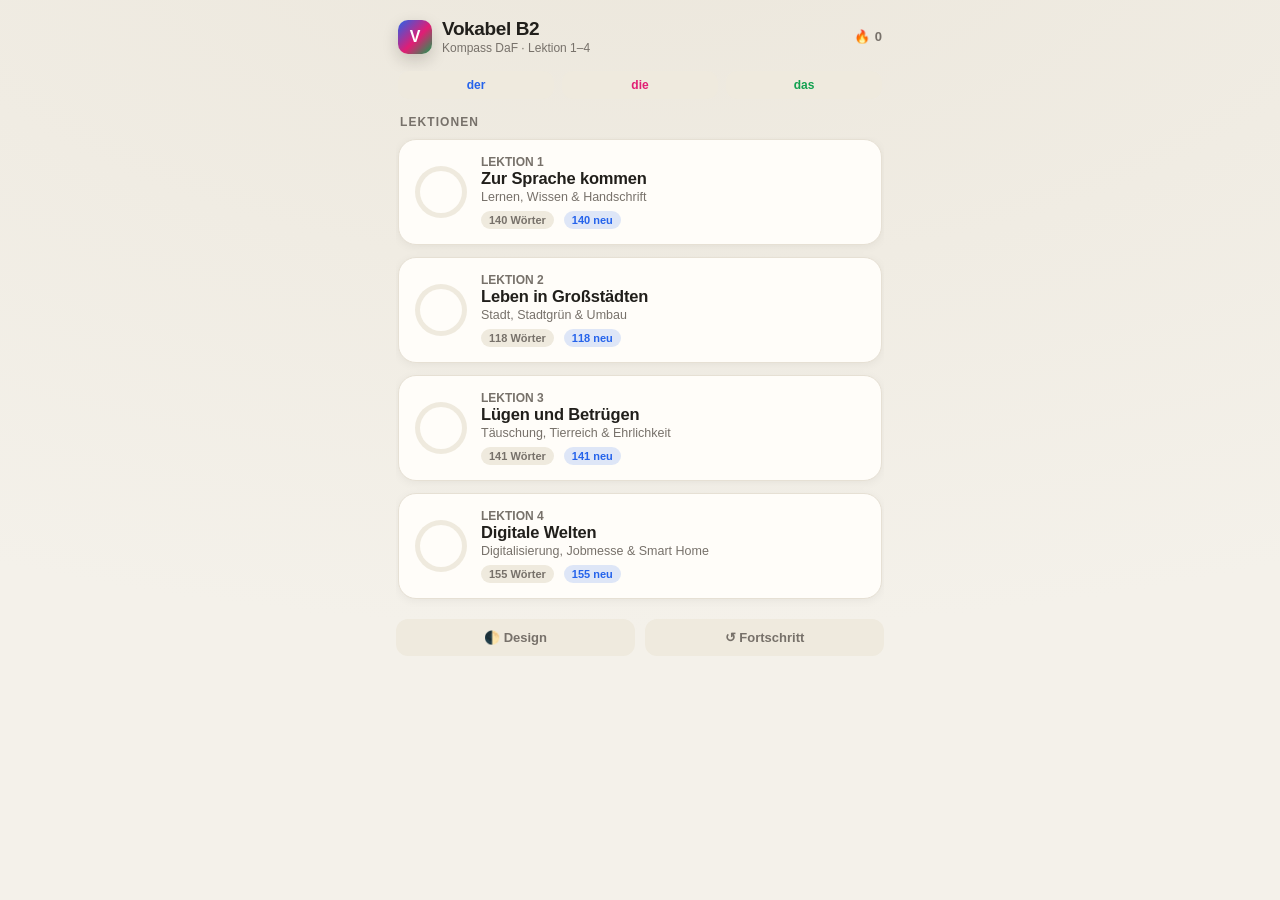
==== b2/index.html @ df48d683 "add /b2 — Deutsch B2 vocab trainer (Kompass DaF L1-4, Learn phase) Phone-first flashcard PWA: swipe " ====
<!doctype html>
<html lang="de">
<head>
<meta charset="utf-8">
<meta name="viewport" content="width=device-width, initial-scale=1, viewport-fit=cover, maximum-scale=1">
<meta name="theme-color" content="#f6f4ef" media="(prefers-color-scheme: light)">
<meta name="theme-color" content="#121319" media="(prefers-color-scheme: dark)">
<meta name="apple-mobile-web-app-capable" content="yes">
<meta name="apple-mobile-web-app-status-bar-style" content="black-translucent">
<link rel="manifest" href="manifest.webmanifest">
<link rel="apple-touch-icon" href="icon-180.png">
<title>Vokabel B2</title>
<style>
:root{
  --bg:#f4f1ea; --bg2:#ece7dc; --card:#fffdf9; --card2:#fbf8f1;
  --ink:#211f1b; --muted:#77716a; --line:#e6e0d4; --soft:#efeade;
  --der:#2563eb; --die:#e11d74; --das:#12a150; --none:#8a7f72;
  --verb:#7c3aed; --adj:#0e7490; --phr:#b45309;
  --good:#12a150; --again:#e0662b; --shadow:26,22,16;
}
@media (prefers-color-scheme: dark){
 :root:not([data-theme=light]){
  --bg:#101116; --bg2:#171922; --card:#1d2029; --card2:#232732;
  --ink:#eceae4; --muted:#9a948b; --line:#2b2f3a; --soft:#20232d;
  --der:#5b9bff; --die:#ff5aa0; --das:#3ad07f; --none:#a99f92;
  --verb:#a78bfa; --adj:#3bc0d8; --phr:#f0a24b;
  --good:#3ad07f; --again:#ff8a4c; --shadow:0,0,0;
 }
}
:root[data-theme=dark]{
  --bg:#101116; --bg2:#171922; --card:#1d2029; --card2:#232732;
  --ink:#eceae4; --muted:#9a948b; --line:#2b2f3a; --soft:#20232d;
  --der:#5b9bff; --die:#ff5aa0; --das:#3ad07f; --none:#a99f92;
  --verb:#a78bfa; --adj:#3bc0d8; --phr:#f0a24b;
  --good:#3ad07f; --again:#ff8a4c; --shadow:0,0,0;
}
*{box-sizing:border-box; -webkit-tap-highlight-color:transparent}
html,body{margin:0; height:100%}
body{
  background:radial-gradient(120% 80% at 50% -10%, var(--bg2), var(--bg));
  color:var(--ink); font-family:-apple-system,BlinkMacSystemFont,"Segoe UI",Roboto,Helvetica,Arial,sans-serif;
  -webkit-font-smoothing:antialiased; overflow:hidden; height:100dvh;
  display:flex; flex-direction:column;
}
button{font-family:inherit; cursor:pointer; border:none; background:none; color:inherit}
.wrap{max-width:520px; width:100%; margin:0 auto; flex:1; display:flex; flex-direction:column; min-height:0;
  padding:max(12px,env(safe-area-inset-top)) 16px max(14px,env(safe-area-inset-bottom))}
.hidden{display:none!important}

/* ---------- HOME ---------- */
.brand{display:flex; align-items:center; gap:10px; padding:6px 2px 2px}
.brand .logo{width:34px;height:34px;border-radius:10px;display:grid;place-items:center;font-weight:800;color:#fff;
  background:linear-gradient(135deg,var(--der),var(--die) 55%,var(--das)); box-shadow:0 6px 16px rgba(var(--shadow),.18)}
.brand h1{font-size:19px; margin:0; letter-spacing:-.02em}
.brand .sub{font-size:12px; color:var(--muted); margin-top:1px}
.streak{margin-left:auto; font-size:13px; font-weight:700; color:var(--muted); display:flex; align-items:center; gap:5px}
.legend{display:flex; gap:8px; margin:14px 2px 6px}
.legend span{flex:1; text-align:center; font-size:12px; font-weight:700; padding:7px 4px; border-radius:11px; background:var(--soft)}
.legend .l-der{color:var(--der)} .legend .l-die{color:var(--die)} .legend .l-das{color:var(--das)}
.section-t{font-size:12px; text-transform:uppercase; letter-spacing:.09em; color:var(--muted); margin:16px 4px 8px; font-weight:700}
.lessons{display:flex; flex-direction:column; gap:12px; overflow:auto; padding:2px 2px 8px; -webkit-overflow-scrolling:touch}
.lesson{display:flex; align-items:center; gap:14px; background:var(--card); border:1px solid var(--line);
  border-radius:18px; padding:15px 16px; text-align:left; width:100%; transition:transform .12s, box-shadow .12s;
  box-shadow:0 2px 10px rgba(var(--shadow),.05)}
.lesson:active{transform:scale(.985)}
.lesson .num{font-size:12px; font-weight:800; color:var(--muted)}
.lesson .t{font-size:16.5px; font-weight:750; letter-spacing:-.01em}
.lesson .d{font-size:12.5px; color:var(--muted); margin-top:2px}
.lesson .meta{font-size:11.5px; color:var(--muted); margin-top:7px; display:flex; gap:10px; align-items:center; flex-wrap:wrap}
.pill{font-size:11px; font-weight:700; padding:3px 8px; border-radius:999px; background:var(--soft)}
.pill.due{background:color-mix(in srgb,var(--again) 16%,transparent); color:var(--again)}
.pill.new{background:color-mix(in srgb,var(--der) 15%,transparent); color:var(--der)}
.ring{--p:0; width:52px;height:52px; flex:none; border-radius:50%;
  background:conic-gradient(var(--das) calc(var(--p)*1%), var(--soft) 0);
  display:grid; place-items:center; position:relative}
.ring::after{content:""; position:absolute; inset:5px; border-radius:50%; background:var(--card)}
.ring b{position:relative; font-size:13px; font-weight:800}
.foot{display:flex; gap:10px; margin-top:12px}
.foot button{flex:1; font-size:13px; font-weight:700; color:var(--muted); background:var(--soft); border-radius:12px; padding:11px}

/* ---------- STUDY ---------- */
#study{flex:1; display:flex; flex-direction:column; min-height:0}
.topbar{display:flex; align-items:center; gap:12px; padding:2px 2px 6px}
.iconbtn{width:38px;height:38px;border-radius:12px; display:grid; place-items:center; background:var(--soft); font-size:18px}
.progress{flex:1; height:8px; border-radius:99px; background:var(--soft); overflow:hidden}
.progress i{display:block; height:100%; width:0; border-radius:99px; background:linear-gradient(90deg,var(--der),var(--das)); transition:width .3s}
.count{font-size:12.5px; font-weight:700; color:var(--muted); min-width:44px; text-align:right}
.stage{position:relative; flex:1; min-height:0; margin:6px 0 8px; touch-action:none; perspective:1400px}
.card{position:absolute; inset:0; border-radius:26px; will-change:transform;
  background:var(--card); border:1px solid var(--line);
  box-shadow:0 18px 50px rgba(var(--shadow),.14); overflow:hidden}
.card.behind{transform:scale(.94) translateY(14px); filter:saturate(.9) brightness(.99); z-index:1}
.card.top{z-index:2}
.card-inner{position:absolute; inset:0; transform-style:preserve-3d; transition:transform .42s cubic-bezier(.2,.7,.2,1)}
.card.flipped .card-inner{transform:rotateY(180deg)}
.face{position:absolute; inset:0; backface-visibility:hidden; -webkit-backface-visibility:hidden;
  display:flex; flex-direction:column; padding:22px; overflow:auto}
.back{transform:rotateY(180deg); background:var(--card2)}
.chiprow{display:flex; align-items:center; gap:8px}
.chip{font-size:11.5px; font-weight:800; letter-spacing:.03em; padding:5px 10px; border-radius:999px; background:var(--soft); color:var(--muted)}
.chip.sec{background:transparent; border:1px solid var(--line)}
.chip.pos-v{color:var(--verb); background:color-mix(in srgb,var(--verb) 13%,transparent)}
.chip.pos-adj{color:var(--adj); background:color-mix(in srgb,var(--adj) 13%,transparent)}
.chip.pos-n{color:var(--none); background:color-mix(in srgb,var(--none) 13%,transparent)}
.chip.pos-phr{color:var(--phr); background:color-mix(in srgb,var(--phr) 13%,transparent)}
.spk{margin-left:auto; width:40px;height:40px;border-radius:12px; background:var(--soft); display:grid; place-items:center; font-size:18px}
.spk:active{transform:scale(.9)}
.frontmid{flex:1; display:flex; flex-direction:column; align-items:center; justify-content:center; text-align:center; gap:16px}
.word{font-size:clamp(30px,8.5vw,44px); font-weight:800; letter-spacing:-.02em; line-height:1.1}
.artq{font-size:15px; font-weight:800; letter-spacing:.14em; color:var(--muted); border:1.5px dashed var(--line); padding:6px 14px; border-radius:999px}
.hinttap{font-size:12.5px; color:var(--muted)}
/* back */
.b-head{display:flex; align-items:baseline; gap:10px; flex-wrap:wrap; margin-top:6px}
.b-art{font-size:34px; font-weight:800; letter-spacing:-.02em}
.b-word{font-size:34px; font-weight:800; letter-spacing:-.02em}
.b-plural{font-size:14px; color:var(--muted); font-weight:700}
.g-der{color:var(--der)} .g-die{color:var(--die)} .g-das{color:var(--das)} .g-none{color:var(--ink)}
.b-note{font-size:12.5px; color:var(--muted); margin-top:2px}
.def{margin-top:16px; font-size:18px; line-height:1.42; font-weight:600}
.def .en{color:var(--muted)}
.sentence{margin-top:16px; padding:14px 15px; background:var(--card); border:1px solid var(--line); border-radius:15px;
  font-size:16.5px; line-height:1.5; display:flex; gap:10px; align-items:flex-start}
.sentence b{font-weight:800}
.sentence .mini{margin-left:auto; flex:none; width:34px;height:34px;border-radius:10px; background:var(--soft); display:grid; place-items:center; font-size:15px}
.colloc{margin-top:12px; font-size:13px; color:var(--muted)}
.colloc b{color:var(--ink); font-weight:700}
.toggle{margin-top:16px; align-self:flex-start; font-size:12.5px; font-weight:800; color:var(--der); background:color-mix(in srgb,var(--der) 12%,transparent); padding:8px 13px; border-radius:999px}
/* swipe indicators */
.stamp{position:absolute; top:22px; font-size:15px; font-weight:900; letter-spacing:.05em; padding:8px 14px; border-radius:12px; border:2.5px solid; opacity:0; transform:rotate(-8deg); pointer-events:none}
.stamp.know{right:20px; color:var(--good); border-color:var(--good)}
.stamp.again{left:20px; color:var(--again); border-color:var(--again); transform:rotate(8deg)}
.glow{position:absolute; inset:0; opacity:0; pointer-events:none; transition:opacity .1s}
/* action buttons */
.actions{display:flex; align-items:center; justify-content:center; gap:16px; padding:4px 0 2px}
.act{width:60px;height:60px;border-radius:50%; display:grid; place-items:center; font-size:24px; font-weight:800;
  background:var(--card); border:1px solid var(--line); box-shadow:0 6px 16px rgba(var(--shadow),.1)}
.act:active{transform:scale(.92)}
.act.again{color:var(--again)} .act.know{color:var(--good)}
.act.flip{width:52px;height:52px; font-size:20px; color:var(--muted)}
.act.undo{width:46px;height:46px; font-size:17px; color:var(--muted); background:var(--soft); border:none}
.act.sm{width:46px;height:46px;font-size:18px}
.swipehints{display:flex; justify-content:space-between; font-size:11.5px; color:var(--muted); padding:0 8px 2px; font-weight:600}

/* ---------- DONE ---------- */
#done{flex:1; display:flex; flex-direction:column; align-items:center; justify-content:center; text-align:center; gap:14px; padding:20px}
#done .big{font-size:54px}
#done h2{margin:0; font-size:24px}
#done p{color:var(--muted); margin:0; font-size:14.5px}
.donebtns{display:flex; gap:10px; margin-top:8px; width:100%; max-width:320px}
.donebtns button{flex:1; padding:13px; border-radius:14px; font-weight:750; font-size:14.5px}
.btn-primary{background:linear-gradient(135deg,var(--der),var(--das)); color:#fff}
.btn-ghost{background:var(--soft); color:var(--ink)}
.stats{display:flex; gap:20px; margin-top:4px}
.stats div{font-size:13px; color:var(--muted)}
.stats b{display:block; font-size:22px; color:var(--ink)}

.toast{position:fixed; left:50%; bottom:calc(20px + env(safe-area-inset-bottom)); transform:translateX(-50%) translateY(20px);
  background:var(--ink); color:var(--bg); font-size:13px; font-weight:600; padding:10px 16px; border-radius:999px; opacity:0;
  transition:.25s; pointer-events:none; z-index:50}
.toast.show{opacity:1; transform:translateX(-50%) translateY(0)}
</style>
</head>
<body>
<div class="wrap">

  <!-- HOME -->
  <div id="home">
    <div class="brand">
      <div class="logo">V</div>
      <div>
        <h1>Vokabel B2</h1>
        <div class="sub">Kompass DaF · Lektion 1–4</div>
      </div>
      <div class="streak" id="streak" title="Lernserie">🔥 <span id="streakN">0</span></div>
    </div>

    <div class="legend">
      <span class="l-der">der</span>
      <span class="l-die">die</span>
      <span class="l-das">das</span>
    </div>

    <div class="section-t">Lektionen</div>
    <div class="lessons" id="lessonList"></div>

    <div class="foot">
      <button id="themeBtn">🌓 Design</button>
      <button id="resetBtn">↺ Fortschritt</button>
    </div>
  </div>

  <!-- STUDY -->
  <div id="study" class="hidden">
    <div class="topbar">
      <button class="iconbtn" id="backBtn">‹</button>
      <div class="progress"><i id="progBar"></i></div>
      <div class="count" id="count">0/0</div>
    </div>
    <div class="stage" id="stage"></div>
    <div class="swipehints"><span>← Nochmal</span><span>Kann ich →</span></div>
    <div class="actions">
      <button class="act undo" id="undoBtn" title="Rückgängig">↶</button>
      <button class="act again sm" id="againBtn">✗</button>
      <button class="act flip" id="flipBtn">↻</button>
      <button class="act know sm" id="knowBtn">✓</button>
      <button class="act undo" id="soundBtn" title="Ton">🔊</button>
    </div>
  </div>

  <!-- DONE -->
  <div id="done" class="hidden">
    <div class="big">🎉</div>
    <h2 id="doneTitle">Fertig!</h2>
    <p id="doneSub"></p>
    <div class="stats">
      <div><b id="stKnow">0</b>Kann ich</div>
      <div><b id="stAgain">0</b>Nochmal</div>
      <div><b id="stMaster">0</b>Gemeistert</div>
    </div>
    <div class="donebtns">
      <button class="btn-ghost" id="doneHome">Startseite</button>
      <button class="btn-primary" id="doneAgain">Weiter lernen</button>
    </div>
  </div>

</div>
<div class="toast" id="toast"></div>

<script src="deck_l1.js"></script>
<script src="deck_l2.js"></script>
<script src="deck_l3.js"></script>
<script src="deck_l4.js"></script>
<script src="app.js"></script>
</body>
</html>
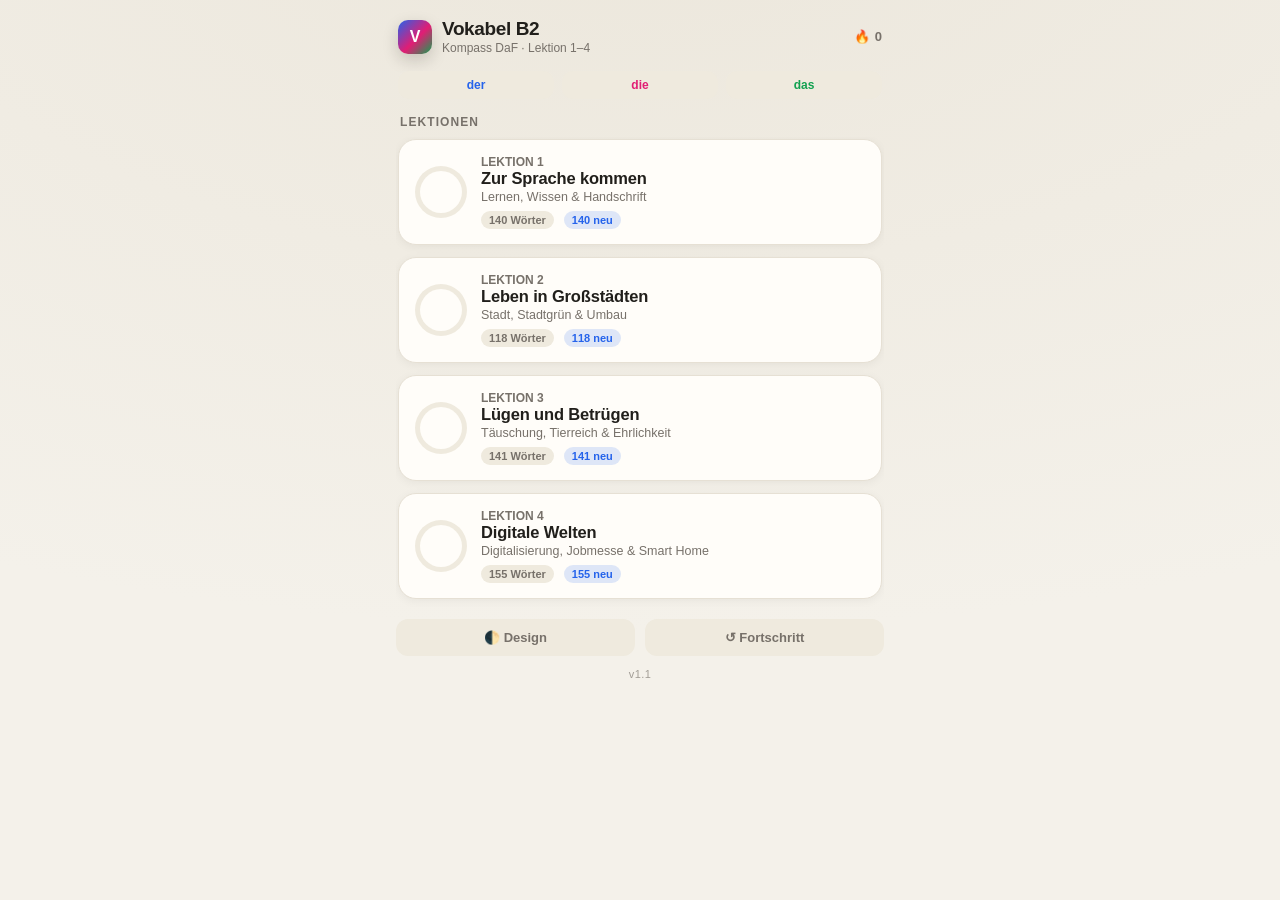
==== commit 42a2d1c6: "b2: v1.1 label on home + version-bust asset URLs (7-day CDN cache workaround)" ====
--- a/b2/index.html
+++ b/b2/index.html
@@ -7,7 +7,7 @@
 <meta name="theme-color" content="#121319" media="(prefers-color-scheme: dark)">
 <meta name="apple-mobile-web-app-capable" content="yes">
 <meta name="apple-mobile-web-app-status-bar-style" content="black-translucent">
-<link rel="manifest" href="manifest.webmanifest">
+<link rel="manifest" href="manifest.webmanifest?v=3">
 <link rel="apple-touch-icon" href="icon-180.png">
 <title>Vokabel B2</title>
 <style>
@@ -77,6 +77,7 @@
 .ring b{position:relative; font-size:13px; font-weight:800}
 .foot{display:flex; gap:10px; margin-top:12px}
 .foot button{flex:1; font-size:13px; font-weight:700; color:var(--muted); background:var(--soft); border-radius:12px; padding:11px}
+.version{text-align:center; font-size:11px; letter-spacing:.04em; color:var(--muted); opacity:.65; margin-top:12px; padding-bottom:4px}
 
 /* ---------- STUDY ---------- */
 #study{flex:1; display:flex; flex-direction:column; min-height:0}
@@ -110,6 +111,7 @@
 .artq{font-size:15px; font-weight:800; letter-spacing:.14em; color:var(--muted); border:1.5px dashed var(--line); padding:6px 14px; border-radius:999px}
 .hinttap{font-size:12.5px; color:var(--muted)}
 /* back */
+.b-emoji{font-size:46px; line-height:1; margin:10px 0 2px; filter:drop-shadow(0 3px 6px rgba(var(--shadow),.18))}
 .b-head{display:flex; align-items:baseline; gap:10px; flex-wrap:wrap; margin-top:6px}
 .b-art{font-size:34px; font-weight:800; letter-spacing:-.02em}
 .b-word{font-size:34px; font-weight:800; letter-spacing:-.02em}
@@ -187,6 +189,7 @@
       <button id="themeBtn">🌓 Design</button>
       <button id="resetBtn">↺ Fortschritt</button>
     </div>
+    <div class="version">v1.1</div>
   </div>
 
   <!-- STUDY -->
@@ -226,10 +229,11 @@
 </div>
 <div class="toast" id="toast"></div>
 
-<script src="deck_l1.js"></script>
-<script src="deck_l2.js"></script>
-<script src="deck_l3.js"></script>
-<script src="deck_l4.js"></script>
-<script src="app.js"></script>
+<script src="emoji.js?v=3"></script>
+<script src="deck_l1.js?v=3"></script>
+<script src="deck_l2.js?v=3"></script>
+<script src="deck_l3.js?v=3"></script>
+<script src="deck_l4.js?v=3"></script>
+<script src="app.js?v=3"></script>
 </body>
 </html>
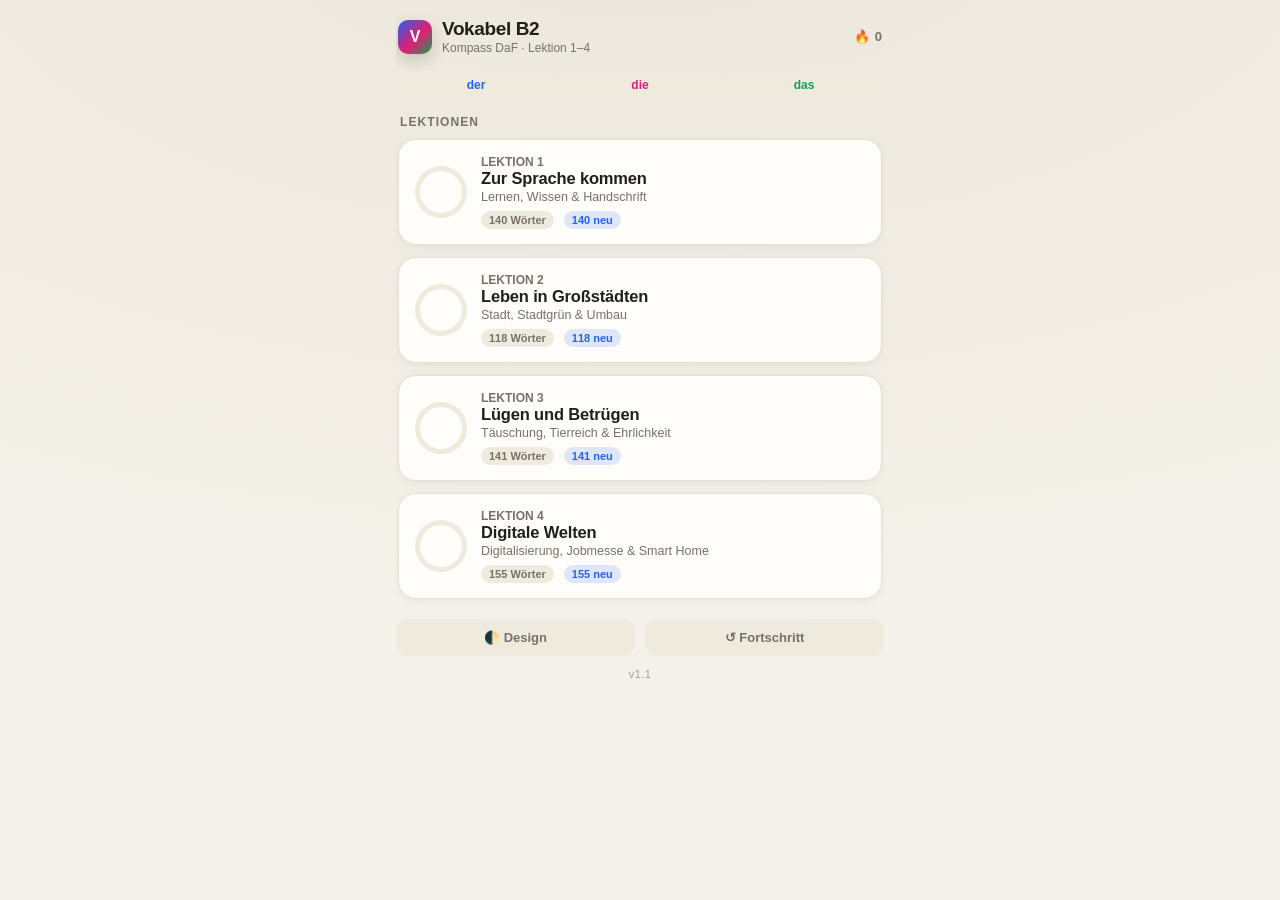
==== commit 9bb45df3: "b2: make home screen scrollable so the version label is reachable (was clipped by locked body)" ====
--- a/b2/index.html
+++ b/b2/index.html
@@ -48,6 +48,7 @@
 .hidden{display:none!important}
 
 /* ---------- HOME ---------- */
+#home{flex:1; min-height:0; overflow-y:auto; -webkit-overflow-scrolling:touch}
 .brand{display:flex; align-items:center; gap:10px; padding:6px 2px 2px}
 .brand .logo{width:34px;height:34px;border-radius:10px;display:grid;place-items:center;font-weight:800;color:#fff;
   background:linear-gradient(135deg,var(--der),var(--die) 55%,var(--das)); box-shadow:0 6px 16px rgba(var(--shadow),.18)}
@@ -58,7 +59,7 @@
 .legend span{flex:1; text-align:center; font-size:12px; font-weight:700; padding:7px 4px; border-radius:11px; background:var(--soft)}
 .legend .l-der{color:var(--der)} .legend .l-die{color:var(--die)} .legend .l-das{color:var(--das)}
 .section-t{font-size:12px; text-transform:uppercase; letter-spacing:.09em; color:var(--muted); margin:16px 4px 8px; font-weight:700}
-.lessons{display:flex; flex-direction:column; gap:12px; overflow:auto; padding:2px 2px 8px; -webkit-overflow-scrolling:touch}
+.lessons{display:flex; flex-direction:column; gap:12px; padding:2px 2px 8px}
 .lesson{display:flex; align-items:center; gap:14px; background:var(--card); border:1px solid var(--line);
   border-radius:18px; padding:15px 16px; text-align:left; width:100%; transition:transform .12s, box-shadow .12s;
   box-shadow:0 2px 10px rgba(var(--shadow),.05)}
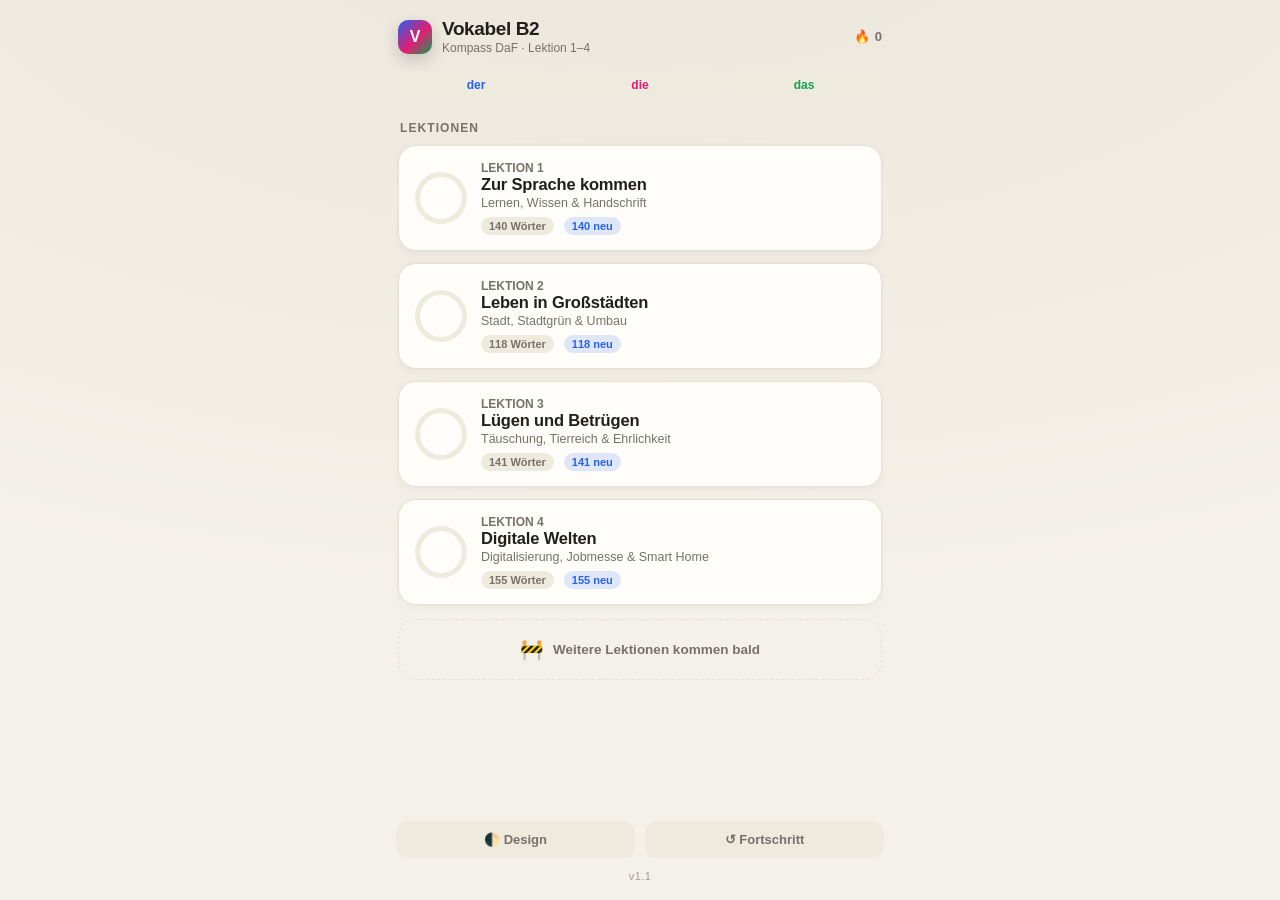
==== commit 91419642: "b2: pin Design/Fortschritt/v1.1 footer, scroll only the lesson list, add 'coming soon' after L4" ====
--- a/b2/index.html
+++ b/b2/index.html
@@ -7,7 +7,7 @@
 <meta name="theme-color" content="#121319" media="(prefers-color-scheme: dark)">
 <meta name="apple-mobile-web-app-capable" content="yes">
 <meta name="apple-mobile-web-app-status-bar-style" content="black-translucent">
-<link rel="manifest" href="manifest.webmanifest?v=3">
+<link rel="manifest" href="manifest.webmanifest?v=4">
 <link rel="apple-touch-icon" href="icon-180.png">
 <title>Vokabel B2</title>
 <style>
@@ -48,7 +48,7 @@
 .hidden{display:none!important}
 
 /* ---------- HOME ---------- */
-#home{flex:1; min-height:0; overflow-y:auto; -webkit-overflow-scrolling:touch}
+#home{flex:1; min-height:0; display:flex; flex-direction:column}
 .brand{display:flex; align-items:center; gap:10px; padding:6px 2px 2px}
 .brand .logo{width:34px;height:34px;border-radius:10px;display:grid;place-items:center;font-weight:800;color:#fff;
   background:linear-gradient(135deg,var(--der),var(--die) 55%,var(--das)); box-shadow:0 6px 16px rgba(var(--shadow),.18)}
@@ -59,7 +59,10 @@
 .legend span{flex:1; text-align:center; font-size:12px; font-weight:700; padding:7px 4px; border-radius:11px; background:var(--soft)}
 .legend .l-der{color:var(--der)} .legend .l-die{color:var(--die)} .legend .l-das{color:var(--das)}
 .section-t{font-size:12px; text-transform:uppercase; letter-spacing:.09em; color:var(--muted); margin:16px 4px 8px; font-weight:700}
-.lessons{display:flex; flex-direction:column; gap:12px; padding:2px 2px 8px}
+.lessons{flex:1; min-height:0; overflow-y:auto; -webkit-overflow-scrolling:touch; display:flex; flex-direction:column; gap:12px; padding:2px 2px 10px}
+.soon{display:flex; align-items:center; justify-content:center; gap:9px; text-align:center; padding:18px 16px;
+  border:1.5px dashed var(--line); border-radius:18px; color:var(--muted); font-size:13.5px; font-weight:650; margin-top:2px}
+.soon span{font-size:19px}
 .lesson{display:flex; align-items:center; gap:14px; background:var(--card); border:1px solid var(--line);
   border-radius:18px; padding:15px 16px; text-align:left; width:100%; transition:transform .12s, box-shadow .12s;
   box-shadow:0 2px 10px rgba(var(--shadow),.05)}
@@ -230,11 +233,11 @@
 </div>
 <div class="toast" id="toast"></div>
 
-<script src="emoji.js?v=3"></script>
-<script src="deck_l1.js?v=3"></script>
-<script src="deck_l2.js?v=3"></script>
-<script src="deck_l3.js?v=3"></script>
-<script src="deck_l4.js?v=3"></script>
-<script src="app.js?v=3"></script>
+<script src="emoji.js?v=4"></script>
+<script src="deck_l1.js?v=4"></script>
+<script src="deck_l2.js?v=4"></script>
+<script src="deck_l3.js?v=4"></script>
+<script src="deck_l4.js?v=4"></script>
+<script src="app.js?v=4"></script>
 </body>
 </html>
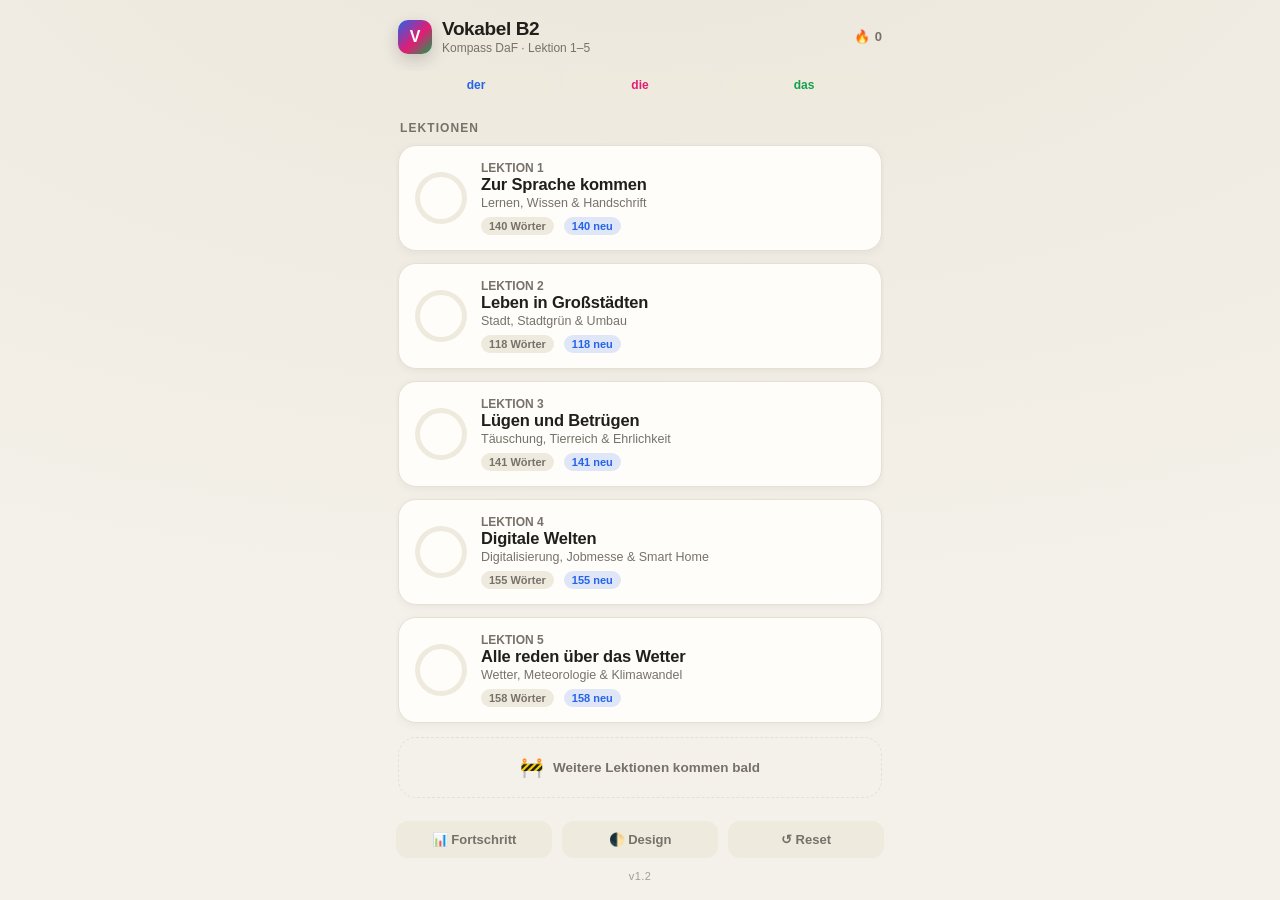
==== commit a187b671: "b2 v1.2: add Lektion 5 (158 words) + Phase A local history & stats - Lektion 5 (Wetter/Meteorologie/" ====
--- a/b2/index.html
+++ b/b2/index.html
@@ -7,7 +7,7 @@
 <meta name="theme-color" content="#121319" media="(prefers-color-scheme: dark)">
 <meta name="apple-mobile-web-app-capable" content="yes">
 <meta name="apple-mobile-web-app-status-bar-style" content="black-translucent">
-<link rel="manifest" href="manifest.webmanifest?v=4">
+<link rel="manifest" href="manifest.webmanifest?v=5">
 <link rel="apple-touch-icon" href="icon-180.png">
 <title>Vokabel B2</title>
 <style>
@@ -82,6 +82,50 @@
 .foot{display:flex; gap:10px; margin-top:12px}
 .foot button{flex:1; font-size:13px; font-weight:700; color:var(--muted); background:var(--soft); border-radius:12px; padding:11px}
 .version{text-align:center; font-size:11px; letter-spacing:.04em; color:var(--muted); opacity:.65; margin-top:12px; padding-bottom:4px}
+
+/* ---------- STATS ---------- */
+#stats{flex:1; min-height:0; display:flex; flex-direction:column}
+.statsbody{flex:1; min-height:0; overflow-y:auto; -webkit-overflow-scrolling:touch; padding:4px 2px 20px}
+.hero{display:flex; align-items:center; gap:16px; background:var(--card); border:1px solid var(--line);
+  border-radius:18px; padding:16px; margin-top:6px}
+#stRing{width:74px;height:74px}
+#stRing::after{inset:7px}
+#stRing b{font-size:16px}
+.herotxt{flex:1; min-width:0}
+.hn{font-size:14px; font-weight:650; line-height:1.35}
+.hn b{font-size:20px}
+.bar{display:flex; height:9px; border-radius:99px; background:var(--soft); overflow:hidden; margin-top:9px}
+.bar .seg{display:block; height:100%}
+.seg.mastered{background:var(--das)} .seg.learning{background:var(--der)}
+.keys{display:flex; flex-wrap:wrap; gap:10px; margin-top:8px; font-size:11.5px; color:var(--muted)}
+.keys span{display:flex; align-items:center; gap:5px}
+.keys b{width:8px;height:8px;border-radius:3px;display:inline-block}
+.k-mastered{background:var(--das)} .k-learning{background:var(--der)} .k-fresh{background:var(--soft); border:1px solid var(--line)}
+.tiles{display:grid; grid-template-columns:1fr 1fr; gap:10px; margin-top:12px}
+.tile{background:var(--card); border:1px solid var(--line); border-radius:15px; padding:13px 14px}
+.tile b{display:block; font-size:23px; letter-spacing:-.02em}
+.tile span{font-size:11.5px; color:var(--muted); font-weight:600}
+.heatwrap{overflow-x:auto; padding-bottom:4px}
+.heat{display:grid; grid-auto-flow:column; grid-template-rows:repeat(7,12px); gap:3px; min-width:min-content}
+.hc{width:12px;height:12px;border-radius:3px; background:var(--soft); display:block}
+.hc.l1{background:color-mix(in srgb,var(--das) 30%,var(--soft))}
+.hc.l2{background:color-mix(in srgb,var(--das) 55%,var(--soft))}
+.hc.l3{background:color-mix(in srgb,var(--das) 78%,var(--soft))}
+.hc.l4{background:var(--das)}
+.hc.future{background:transparent}
+.heatlegend{display:flex; align-items:center; gap:4px; justify-content:flex-end; margin-top:7px; font-size:10.5px; color:var(--muted)}
+.heatlegend .hc{width:10px;height:10px}
+.lrow{margin-bottom:12px}
+.lrow-t{display:flex; justify-content:space-between; font-size:12.5px; font-weight:650; gap:10px}
+.lrow-t span{overflow:hidden; text-overflow:ellipsis; white-space:nowrap}
+.lrow-t b{color:var(--muted); flex:none}
+.rrow{display:flex; align-items:center; gap:10px; padding:10px 12px; background:var(--card);
+  border:1px solid var(--line); border-radius:12px; margin-bottom:8px; font-size:12.5px}
+.rrow span:first-child{flex:1; color:var(--muted); font-weight:600}
+.rrow b{font-weight:750}
+.rrow .rk{color:var(--good); font-weight:700} .rrow .ra{color:var(--again); font-weight:700}
+.empty{font-size:13px; color:var(--muted); padding:14px; text-align:center; border:1.5px dashed var(--line); border-radius:14px}
+.streak{cursor:pointer}
 
 /* ---------- STUDY ---------- */
 #study{flex:1; display:flex; flex-direction:column; min-height:0}
@@ -175,7 +219,7 @@
       <div class="logo">V</div>
       <div>
         <h1>Vokabel B2</h1>
-        <div class="sub">Kompass DaF · Lektion 1–4</div>
+        <div class="sub">Kompass DaF · Lektion 1–5</div>
       </div>
       <div class="streak" id="streak" title="Lernserie">🔥 <span id="streakN">0</span></div>
     </div>
@@ -190,10 +234,45 @@
     <div class="lessons" id="lessonList"></div>
 
     <div class="foot">
+      <button id="statsBtn">📊 Fortschritt</button>
       <button id="themeBtn">🌓 Design</button>
-      <button id="resetBtn">↺ Fortschritt</button>
-    </div>
-    <div class="version">v1.1</div>
+      <button id="resetBtn">↺ Reset</button>
+    </div>
+    <div class="version">v1.2</div>
+  </div>
+
+  <!-- STATS -->
+  <div id="stats" class="hidden">
+    <div class="topbar">
+      <button class="iconbtn" id="statsBack">‹</button>
+      <div style="flex:1"><b style="font-size:17px">Dein Fortschritt</b></div>
+    </div>
+    <div class="statsbody">
+      <div class="hero">
+        <div class="ring" id="stRing"><b id="stRingN">0%</b></div>
+        <div class="herotxt">
+          <div class="hn"><b id="stMastered">0</b> von <span id="stTotalW">0</span> Wörtern gemeistert</div>
+          <div id="stBreak" class="break"></div>
+        </div>
+      </div>
+
+      <div class="tiles">
+        <div class="tile"><b id="stStreak">0</b><span>🔥 Serie (Tage)</span></div>
+        <div class="tile"><b id="stBest">0</b><span>Beste Serie</span></div>
+        <div class="tile"><b id="stAcc">0%</b><span>Trefferquote</span></div>
+        <div class="tile"><b id="stReviews">0</b><span>Karten geübt</span></div>
+      </div>
+
+      <div class="section-t">Aktivität · <span id="stDays">0</span> Lerntage</div>
+      <div class="heatwrap"><div class="heat" id="stHeat"></div></div>
+      <div class="heatlegend"><span>weniger</span><i class="hc l0"></i><i class="hc l1"></i><i class="hc l2"></i><i class="hc l3"></i><i class="hc l4"></i><span>mehr</span></div>
+
+      <div class="section-t">Nach Lektion</div>
+      <div id="stLessons"></div>
+
+      <div class="section-t">Letzte Tage</div>
+      <div id="stRecent"></div>
+    </div>
   </div>
 
   <!-- STUDY -->
@@ -233,11 +312,12 @@
 </div>
 <div class="toast" id="toast"></div>
 
-<script src="emoji.js?v=4"></script>
-<script src="deck_l1.js?v=4"></script>
-<script src="deck_l2.js?v=4"></script>
-<script src="deck_l3.js?v=4"></script>
-<script src="deck_l4.js?v=4"></script>
-<script src="app.js?v=4"></script>
+<script src="emoji.js?v=5"></script>
+<script src="deck_l1.js?v=5"></script>
+<script src="deck_l2.js?v=5"></script>
+<script src="deck_l3.js?v=5"></script>
+<script src="deck_l4.js?v=5"></script>
+<script src="deck_l5.js?v=5"></script>
+<script src="app.js?v=5"></script>
 </body>
 </html>
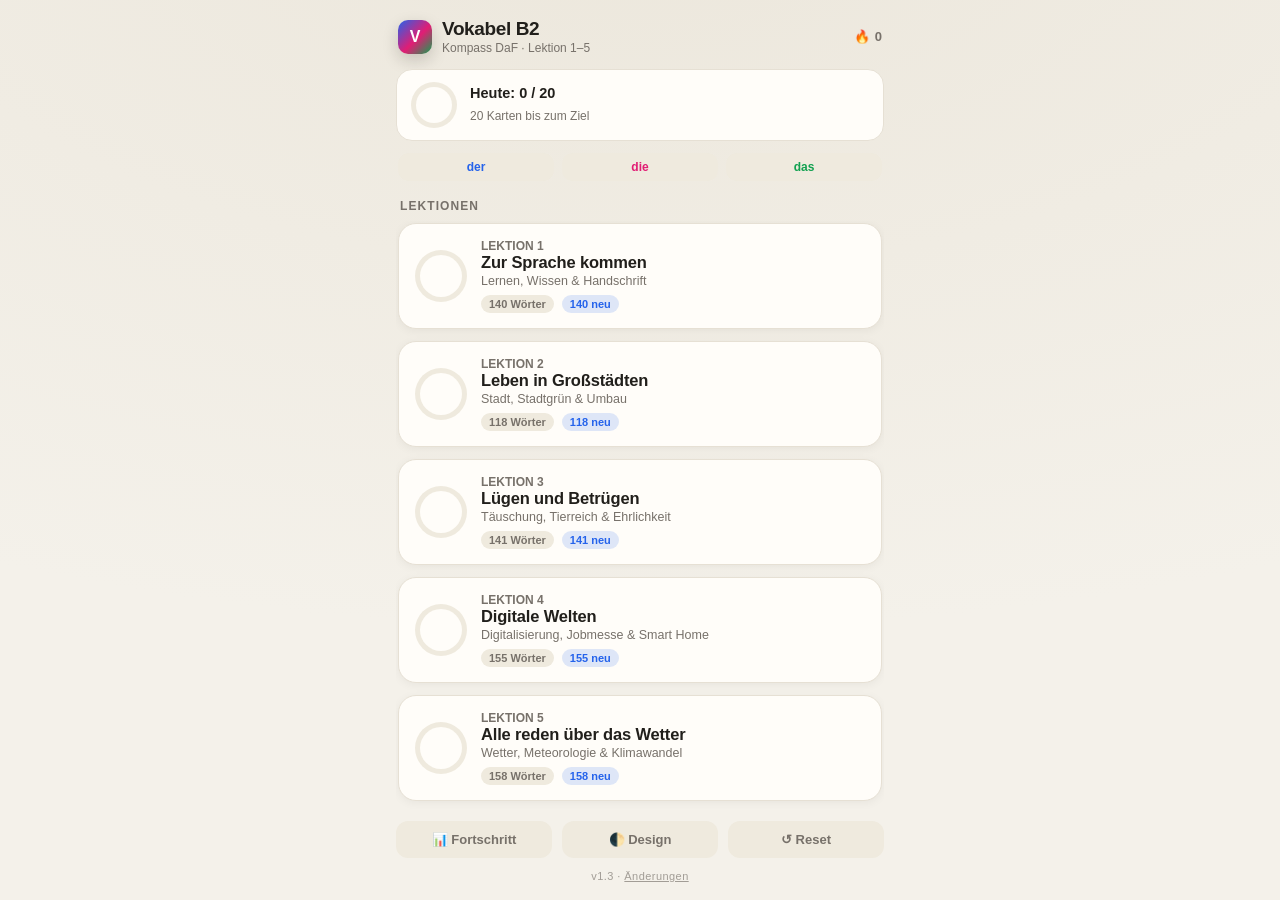
==== commit 46f70229: "b2 v1.3: unified adaptive session + productive (active) vocabulary - Learn and Practice merged: exer" ====
--- a/b2/index.html
+++ b/b2/index.html
@@ -7,7 +7,7 @@
 <meta name="theme-color" content="#121319" media="(prefers-color-scheme: dark)">
 <meta name="apple-mobile-web-app-capable" content="yes">
 <meta name="apple-mobile-web-app-status-bar-style" content="black-translucent">
-<link rel="manifest" href="manifest.webmanifest?v=5">
+<link rel="manifest" href="manifest.webmanifest?v=7">
 <link rel="apple-touch-icon" href="icon-180.png">
 <title>Vokabel B2</title>
 <style>
@@ -16,7 +16,7 @@
   --ink:#211f1b; --muted:#77716a; --line:#e6e0d4; --soft:#efeade;
   --der:#2563eb; --die:#e11d74; --das:#12a150; --none:#8a7f72;
   --verb:#7c3aed; --adj:#0e7490; --phr:#b45309;
-  --good:#12a150; --again:#e0662b; --shadow:26,22,16;
+  --good:#12a150; --again:#e0662b; --act:#7c3aed; --shadow:26,22,16;
 }
 @media (prefers-color-scheme: dark){
  :root:not([data-theme=light]){
@@ -24,7 +24,7 @@
   --ink:#eceae4; --muted:#9a948b; --line:#2b2f3a; --soft:#20232d;
   --der:#5b9bff; --die:#ff5aa0; --das:#3ad07f; --none:#a99f92;
   --verb:#a78bfa; --adj:#3bc0d8; --phr:#f0a24b;
-  --good:#3ad07f; --again:#ff8a4c; --shadow:0,0,0;
+  --good:#3ad07f; --again:#ff8a4c; --act:#a78bfa; --shadow:0,0,0;
  }
 }
 :root[data-theme=dark]{
@@ -32,20 +32,24 @@
   --ink:#eceae4; --muted:#9a948b; --line:#2b2f3a; --soft:#20232d;
   --der:#5b9bff; --die:#ff5aa0; --das:#3ad07f; --none:#a99f92;
   --verb:#a78bfa; --adj:#3bc0d8; --phr:#f0a24b;
-  --good:#3ad07f; --again:#ff8a4c; --shadow:0,0,0;
+  --good:#3ad07f; --again:#ff8a4c; --act:#a78bfa; --shadow:0,0,0;
 }
 *{box-sizing:border-box; -webkit-tap-highlight-color:transparent}
 html,body{margin:0; height:100%}
 body{
   background:radial-gradient(120% 80% at 50% -10%, var(--bg2), var(--bg));
   color:var(--ink); font-family:-apple-system,BlinkMacSystemFont,"Segoe UI",Roboto,Helvetica,Arial,sans-serif;
-  -webkit-font-smoothing:antialiased; overflow:hidden; height:100dvh;
-  display:flex; flex-direction:column;
+  -webkit-font-smoothing:antialiased; overflow:hidden; height:100dvh; display:flex; flex-direction:column;
 }
 button{font-family:inherit; cursor:pointer; border:none; background:none; color:inherit}
+input,textarea{font-family:inherit}
 .wrap{max-width:520px; width:100%; margin:0 auto; flex:1; display:flex; flex-direction:column; min-height:0;
   padding:max(12px,env(safe-area-inset-top)) 16px max(14px,env(safe-area-inset-bottom))}
 .hidden{display:none!important}
+@media (prefers-reduced-motion: reduce){
+  *{animation-duration:.001ms!important; transition-duration:.001ms!important}
+  .card-inner{transition:none!important}
+}
 
 /* ---------- HOME ---------- */
 #home{flex:1; min-height:0; display:flex; flex-direction:column}
@@ -54,53 +58,180 @@
   background:linear-gradient(135deg,var(--der),var(--die) 55%,var(--das)); box-shadow:0 6px 16px rgba(var(--shadow),.18)}
 .brand h1{font-size:19px; margin:0; letter-spacing:-.02em}
 .brand .sub{font-size:12px; color:var(--muted); margin-top:1px}
-.streak{margin-left:auto; font-size:13px; font-weight:700; color:var(--muted); display:flex; align-items:center; gap:5px}
-.legend{display:flex; gap:8px; margin:14px 2px 6px}
+.streak{margin-left:auto; font-size:13px; font-weight:700; color:var(--muted); display:flex; align-items:center; gap:5px; cursor:pointer}
+.goal{display:flex; align-items:center; gap:13px; background:var(--card); border:1px solid var(--line);
+  border-radius:16px; padding:12px 14px; margin-top:12px}
+.goal .ring{width:46px;height:46px}
+.goal .ring::after{inset:5px}
+.goal .ring b{font-size:12px}
+.goaltxt{flex:1; min-width:0; line-height:1.35}
+.goaltxt b{display:block; font-size:14.5px}
+.goaltxt span{font-size:12px; color:var(--muted)}
+.legend{display:flex; gap:8px; margin:12px 2px 2px}
 .legend span{flex:1; text-align:center; font-size:12px; font-weight:700; padding:7px 4px; border-radius:11px; background:var(--soft)}
 .legend .l-der{color:var(--der)} .legend .l-die{color:var(--die)} .legend .l-das{color:var(--das)}
 .section-t{font-size:12px; text-transform:uppercase; letter-spacing:.09em; color:var(--muted); margin:16px 4px 8px; font-weight:700}
 .lessons{flex:1; min-height:0; overflow-y:auto; -webkit-overflow-scrolling:touch; display:flex; flex-direction:column; gap:12px; padding:2px 2px 10px}
 .soon{display:flex; align-items:center; justify-content:center; gap:9px; text-align:center; padding:18px 16px;
-  border:1.5px dashed var(--line); border-radius:18px; color:var(--muted); font-size:13.5px; font-weight:650; margin-top:2px}
+  border:1.5px dashed var(--line); border-radius:18px; color:var(--muted); font-size:13.5px; font-weight:650}
 .soon span{font-size:19px}
 .lesson{display:flex; align-items:center; gap:14px; background:var(--card); border:1px solid var(--line);
-  border-radius:18px; padding:15px 16px; text-align:left; width:100%; transition:transform .12s, box-shadow .12s;
+  border-radius:18px; padding:15px 16px; text-align:left; width:100%; transition:transform .12s;
   box-shadow:0 2px 10px rgba(var(--shadow),.05)}
 .lesson:active{transform:scale(.985)}
 .lesson .num{font-size:12px; font-weight:800; color:var(--muted)}
 .lesson .t{font-size:16.5px; font-weight:750; letter-spacing:-.01em}
 .lesson .d{font-size:12.5px; color:var(--muted); margin-top:2px}
-.lesson .meta{font-size:11.5px; color:var(--muted); margin-top:7px; display:flex; gap:10px; align-items:center; flex-wrap:wrap}
+.lesson .meta{font-size:11.5px; color:var(--muted); margin-top:7px; display:flex; gap:8px; align-items:center; flex-wrap:wrap}
 .pill{font-size:11px; font-weight:700; padding:3px 8px; border-radius:999px; background:var(--soft)}
 .pill.due{background:color-mix(in srgb,var(--again) 16%,transparent); color:var(--again)}
 .pill.new{background:color-mix(in srgb,var(--der) 15%,transparent); color:var(--der)}
+.pill.act{background:color-mix(in srgb,var(--act) 15%,transparent); color:var(--act)}
 .ring{--p:0; width:52px;height:52px; flex:none; border-radius:50%;
-  background:conic-gradient(var(--das) calc(var(--p)*1%), var(--soft) 0);
-  display:grid; place-items:center; position:relative}
+  background:conic-gradient(var(--das) calc(var(--p)*1%), var(--soft) 0); display:grid; place-items:center; position:relative}
 .ring::after{content:""; position:absolute; inset:5px; border-radius:50%; background:var(--card)}
 .ring b{position:relative; font-size:13px; font-weight:800}
 .foot{display:flex; gap:10px; margin-top:12px}
 .foot button{flex:1; font-size:13px; font-weight:700; color:var(--muted); background:var(--soft); border-radius:12px; padding:11px}
 .version{text-align:center; font-size:11px; letter-spacing:.04em; color:var(--muted); opacity:.65; margin-top:12px; padding-bottom:4px}
+.version a{color:inherit}
+
+/* ---------- STUDY ---------- */
+#study{flex:1; display:flex; flex-direction:column; min-height:0}
+.topbar{display:flex; align-items:center; gap:12px; padding:2px 2px 6px}
+.iconbtn{width:38px;height:38px;border-radius:12px; display:grid; place-items:center; background:var(--soft); font-size:18px}
+#dots{flex:1; display:flex; gap:3px; align-items:center}
+#dots i{flex:1; height:5px; border-radius:99px; background:var(--soft); transition:background .2s}
+#dots i.on{background:var(--das)}
+#dots i.cur{background:var(--der)}
+.count{font-size:12.5px; font-weight:700; color:var(--muted); min-width:42px; text-align:right}
+.stage{position:relative; flex:1; min-height:0; margin:6px 0 8px; touch-action:none; perspective:1400px}
+.card{position:absolute; inset:0; border-radius:26px; will-change:transform;
+  background:var(--card); border:1px solid var(--line); box-shadow:0 18px 50px rgba(var(--shadow),.14); overflow:hidden}
+.card.ex{overflow:auto; touch-action:auto}
+.card-inner{position:absolute; inset:0; transform-style:preserve-3d; transition:transform .42s cubic-bezier(.2,.7,.2,1)}
+.card.flipped .card-inner{transform:rotateY(180deg)}
+.face{position:absolute; inset:0; backface-visibility:hidden; -webkit-backface-visibility:hidden;
+  display:flex; flex-direction:column; padding:22px; overflow:auto}
+.back{transform:rotateY(180deg); background:var(--card2)}
+.chiprow{display:flex; align-items:center; gap:8px}
+.chip{font-size:11.5px; font-weight:800; letter-spacing:.03em; padding:5px 10px; border-radius:999px; background:var(--soft); color:var(--muted)}
+.chip.sec{background:transparent; border:1px solid var(--line)}
+.chip.q{background:color-mix(in srgb,var(--der) 14%,transparent); color:var(--der)}
+.chip.q.prod{background:color-mix(in srgb,var(--act) 15%,transparent); color:var(--act)}
+.chip.pos-v{color:var(--verb); background:color-mix(in srgb,var(--verb) 13%,transparent)}
+.chip.pos-adj{color:var(--adj); background:color-mix(in srgb,var(--adj) 13%,transparent)}
+.chip.pos-n{color:var(--none); background:color-mix(in srgb,var(--none) 13%,transparent)}
+.chip.pos-phr,.chip.pos-adv{color:var(--phr); background:color-mix(in srgb,var(--phr) 13%,transparent)}
+.spk{margin-left:auto; width:40px;height:40px;border-radius:12px; background:var(--soft); display:grid; place-items:center; font-size:18px}
+.spk:active{transform:scale(.9)}
+.frontmid{flex:1; display:flex; flex-direction:column; align-items:center; justify-content:center; text-align:center; gap:16px}
+.word{font-size:clamp(28px,8vw,42px); font-weight:800; letter-spacing:-.02em; line-height:1.12}
+.artq{font-size:15px; font-weight:800; letter-spacing:.14em; color:var(--muted); border:1.5px dashed var(--line); padding:6px 14px; border-radius:999px}
+.hinttap{font-size:12.5px; color:var(--muted); text-align:center}
+.b-emoji{font-size:44px; line-height:1; margin:10px 0 2px; filter:drop-shadow(0 3px 6px rgba(var(--shadow),.18))}
+.b-head{display:flex; align-items:baseline; gap:10px; flex-wrap:wrap; margin-top:4px}
+.b-art{font-size:32px; font-weight:800; letter-spacing:-.02em}
+.b-word{font-size:32px; font-weight:800; letter-spacing:-.02em}
+.b-plural{font-size:13.5px; color:var(--muted); font-weight:700}
+.g-der{color:var(--der)} .g-die{color:var(--die)} .g-das{color:var(--das)} .g-none{color:var(--ink)}
+/* the example sentence is the star of the back, not the gloss */
+.sentence{margin-top:16px; padding:15px 16px; background:var(--card); border:1px solid var(--line); border-radius:16px;
+  font-size:18px; line-height:1.5; font-weight:520; display:flex; gap:10px; align-items:flex-start}
+.sentence b{font-weight:800}
+.sentence .mini{margin-left:auto; flex:none; width:34px;height:34px;border-radius:10px; background:var(--soft); display:grid; place-items:center; font-size:15px}
+.def{margin-top:14px; font-size:14.5px; line-height:1.4; color:var(--muted); font-weight:600}
+.colloc{margin-top:10px; font-size:12.5px; color:var(--muted)}
+.colloc b{color:var(--ink); font-weight:700}
+.toggle{margin-top:12px; align-self:flex-start; font-size:12px; font-weight:800; color:var(--der);
+  background:color-mix(in srgb,var(--der) 12%,transparent); padding:7px 12px; border-radius:999px}
+.stamp{position:absolute; top:22px; font-size:15px; font-weight:900; letter-spacing:.05em; padding:8px 14px;
+  border-radius:12px; border:2.5px solid; opacity:0; pointer-events:none; z-index:3}
+.stamp.know{right:20px; color:var(--good); border-color:var(--good); transform:rotate(-8deg)}
+.stamp.again{left:20px; color:var(--again); border-color:var(--again); transform:rotate(8deg)}
+.glow{position:absolute; inset:0; opacity:0; pointer-events:none; transition:opacity .1s}
+
+/* exercises */
+.exwrap{padding:22px; display:flex; flex-direction:column; min-height:100%}
+.exmid{flex:1; display:flex; flex-direction:column; align-items:center; justify-content:center; text-align:center; gap:12px; padding:18px 0}
+.exdef{font-size:20px; font-weight:700; line-height:1.35}
+.exhint{font-size:13.5px; color:var(--muted)}
+.exq{font-size:12.5px; color:var(--muted); font-weight:700; text-transform:uppercase; letter-spacing:.07em}
+.opts{display:grid; grid-template-columns:1fr 1fr; gap:10px}
+.opts.three{grid-template-columns:1fr 1fr 1fr}
+.opt{padding:15px 10px; border-radius:15px; background:var(--soft); font-size:15.5px; font-weight:750;
+  border:2px solid transparent; transition:transform .1s}
+.opt:active{transform:scale(.97)}
+.opt.art-der{color:var(--der)} .opt.art-die{color:var(--die)} .opt.art-das{color:var(--das)}
+.opt.right{background:color-mix(in srgb,var(--good) 20%,transparent); border-color:var(--good); color:var(--good)}
+.opt.wrong{background:color-mix(in srgb,var(--again) 18%,transparent); border-color:var(--again); color:var(--again)}
+.typerow{display:flex; gap:8px}
+.tin{flex:1; padding:14px 15px; border-radius:14px; border:2px solid var(--line); background:var(--soft);
+  color:var(--ink); font-size:17px; font-weight:650; outline:none}
+.tin:focus{border-color:var(--der)}
+.typerow.ok .tin{border-color:var(--good)} .typerow.bad .tin{border-color:var(--again)}
+.tgo{width:52px; border-radius:14px; background:var(--der); color:#fff; font-size:19px; font-weight:800}
+.skip{margin-top:10px; align-self:center; font-size:12.5px; color:var(--muted); font-weight:650; text-decoration:underline}
+.reveal:empty{display:none}
+.rv{margin-top:14px; padding:15px; border-radius:16px; border:1px solid var(--line); background:var(--card2)}
+.rv.ok{border-color:color-mix(in srgb,var(--good) 45%,var(--line))}
+.rv.bad{border-color:color-mix(in srgb,var(--again) 45%,var(--line))}
+.rvnote{font-size:12px; color:var(--again); font-weight:700; margin-bottom:6px}
+.rvw{font-size:22px; font-weight:800; letter-spacing:-.01em}
+.rvs{margin-top:8px; font-size:15.5px; line-height:1.45}
+.rvs b{font-weight:800}
+.rvspk{margin-top:10px; font-size:12px; font-weight:700; color:var(--muted); background:var(--soft); padding:7px 12px; border-radius:999px}
+.rvnext{margin-top:10px; width:100%; padding:13px; border-radius:14px; font-size:15px; font-weight:750;
+  background:linear-gradient(135deg,var(--der),var(--das)); color:#fff}
+.swipehints{display:flex; justify-content:space-between; font-size:11.5px; color:var(--muted); padding:0 8px 2px; font-weight:600}
+.actions{display:flex; align-items:center; justify-content:center; gap:16px; padding:4px 0 2px}
+.act-b{width:56px;height:56px;border-radius:50%; display:grid; place-items:center; font-size:22px; font-weight:800;
+  background:var(--card); border:1px solid var(--line); box-shadow:0 6px 16px rgba(var(--shadow),.1)}
+.act-b:active{transform:scale(.92)}
+.act-b.again{color:var(--again)} .act-b.know{color:var(--good)}
+.act-b.flip{width:50px;height:50px; font-size:19px; color:var(--muted)}
+.act-b.sm{width:44px;height:44px; font-size:17px; color:var(--muted); background:var(--soft); border:none}
+
+/* ---------- PRODUKTION ---------- */
+#prod{flex:1; min-height:0; display:flex; flex-direction:column}
+.pbody{flex:1; min-height:0; overflow-y:auto; -webkit-overflow-scrolling:touch; padding:4px 2px 20px}
+.ptask{background:var(--card); border:1px solid var(--line); border-radius:18px; padding:16px; margin-top:6px}
+.ptype{font-size:11px; font-weight:800; letter-spacing:.08em; text-transform:uppercase; color:var(--act);
+  background:color-mix(in srgb,var(--act) 14%,transparent); padding:4px 10px; border-radius:999px; display:inline-block}
+.pq{font-size:16px; font-weight:700; line-height:1.4; margin-top:10px}
+.ppts{margin:10px 0 0; padding-left:19px; font-size:13.5px; color:var(--muted); line-height:1.65}
+.pwords{display:flex; flex-wrap:wrap; gap:7px; margin-top:10px}
+.tw{font-size:12.5px; font-weight:700; padding:6px 10px; border-radius:999px; background:var(--soft); border:1.5px solid transparent}
+.tw i{font-style:normal; color:var(--muted); font-weight:600}
+.tw.used{background:color-mix(in srgb,var(--good) 18%,transparent); border-color:var(--good); color:var(--good)}
+.tw.used i{color:inherit}
+.tw.missed{opacity:.55; border-style:dashed; border-color:var(--line)}
+#pText{width:100%; min-height:190px; margin-top:12px; padding:15px; border-radius:16px; border:2px solid var(--line);
+  background:var(--card); color:var(--ink); font-size:16px; line-height:1.55; outline:none; resize:vertical}
+#pText:focus{border-color:var(--act)}
+.pmeta{display:flex; justify-content:space-between; align-items:center; margin-top:8px; font-size:12px; color:var(--muted); font-weight:650}
+#pWc.ok{color:var(--good)}
+#pGo{padding:14px 20px; border-radius:14px; font-weight:750; font-size:15px; background:var(--act); color:#fff}
+.pres{margin-top:14px; padding:16px; border-radius:16px; background:var(--card); border:1px solid var(--line)}
+.presn{font-size:15px; font-weight:650} .presn b{font-size:22px}
+.presm{margin-top:9px; font-size:13px; color:var(--again); line-height:1.45}
+.presg{margin-top:9px; font-size:13px; color:var(--good); line-height:1.45}
+.prestips{margin-top:11px; padding-top:11px; border-top:1px solid var(--line); font-size:12.5px; color:var(--muted); line-height:1.5}
+.pres .btn-primary{margin-top:13px; width:100%; padding:13px; border-radius:14px; font-weight:750; font-size:15px}
 
 /* ---------- STATS ---------- */
 #stats{flex:1; min-height:0; display:flex; flex-direction:column}
 .statsbody{flex:1; min-height:0; overflow-y:auto; -webkit-overflow-scrolling:touch; padding:4px 2px 20px}
-.hero{display:flex; align-items:center; gap:16px; background:var(--card); border:1px solid var(--line);
-  border-radius:18px; padding:16px; margin-top:6px}
-#stRing{width:74px;height:74px}
-#stRing::after{inset:7px}
-#stRing b{font-size:16px}
+.hero{display:flex; align-items:center; gap:16px; background:var(--card); border:1px solid var(--line); border-radius:18px; padding:16px; margin-top:6px}
+#stRing{width:74px;height:74px} #stRing::after{inset:7px} #stRing b{font-size:16px}
 .herotxt{flex:1; min-width:0}
-.hn{font-size:14px; font-weight:650; line-height:1.35}
-.hn b{font-size:20px}
-.bar{display:flex; height:9px; border-radius:99px; background:var(--soft); overflow:hidden; margin-top:9px}
+.hn{font-size:14px; font-weight:650; line-height:1.35} .hn b{font-size:20px}
+.axis{display:flex; justify-content:space-between; font-size:11.5px; color:var(--muted); font-weight:700; margin-top:9px}
+.axisnote{font-size:11px; color:var(--muted); margin-top:8px; opacity:.8}
+.bar{display:flex; height:9px; border-radius:99px; background:var(--soft); overflow:hidden; margin-top:4px}
+.bar.thin{height:5px; margin-top:3px}
 .bar .seg{display:block; height:100%}
-.seg.mastered{background:var(--das)} .seg.learning{background:var(--der)}
-.keys{display:flex; flex-wrap:wrap; gap:10px; margin-top:8px; font-size:11.5px; color:var(--muted)}
-.keys span{display:flex; align-items:center; gap:5px}
-.keys b{width:8px;height:8px;border-radius:3px;display:inline-block}
-.k-mastered{background:var(--das)} .k-learning{background:var(--der)} .k-fresh{background:var(--soft); border:1px solid var(--line)}
+.seg.mastered{background:var(--das)} .seg.learning{background:var(--der)} .seg.active{background:var(--act)}
 .tiles{display:grid; grid-template-columns:1fr 1fr; gap:10px; margin-top:12px}
 .tile{background:var(--card); border:1px solid var(--line); border-radius:15px; padding:13px 14px}
 .tile b{display:block; font-size:23px; letter-spacing:-.02em}
@@ -115,99 +246,43 @@
 .hc.future{background:transparent}
 .heatlegend{display:flex; align-items:center; gap:4px; justify-content:flex-end; margin-top:7px; font-size:10.5px; color:var(--muted)}
 .heatlegend .hc{width:10px;height:10px}
-.lrow{margin-bottom:12px}
+.lrow{margin-bottom:13px}
 .lrow-t{display:flex; justify-content:space-between; font-size:12.5px; font-weight:650; gap:10px}
 .lrow-t span{overflow:hidden; text-overflow:ellipsis; white-space:nowrap}
 .lrow-t b{color:var(--muted); flex:none}
-.rrow{display:flex; align-items:center; gap:10px; padding:10px 12px; background:var(--card);
-  border:1px solid var(--line); border-radius:12px; margin-bottom:8px; font-size:12.5px}
+.rrow{display:flex; align-items:center; gap:10px; padding:10px 12px; background:var(--card); border:1px solid var(--line);
+  border-radius:12px; margin-bottom:8px; font-size:12.5px}
 .rrow span:first-child{flex:1; color:var(--muted); font-weight:600}
 .rrow b{font-weight:750}
 .rrow .rk{color:var(--good); font-weight:700} .rrow .ra{color:var(--again); font-weight:700}
 .empty{font-size:13px; color:var(--muted); padding:14px; text-align:center; border:1.5px dashed var(--line); border-radius:14px}
-.streak{cursor:pointer}
-
-/* ---------- STUDY ---------- */
-#study{flex:1; display:flex; flex-direction:column; min-height:0}
-.topbar{display:flex; align-items:center; gap:12px; padding:2px 2px 6px}
-.iconbtn{width:38px;height:38px;border-radius:12px; display:grid; place-items:center; background:var(--soft); font-size:18px}
-.progress{flex:1; height:8px; border-radius:99px; background:var(--soft); overflow:hidden}
-.progress i{display:block; height:100%; width:0; border-radius:99px; background:linear-gradient(90deg,var(--der),var(--das)); transition:width .3s}
-.count{font-size:12.5px; font-weight:700; color:var(--muted); min-width:44px; text-align:right}
-.stage{position:relative; flex:1; min-height:0; margin:6px 0 8px; touch-action:none; perspective:1400px}
-.card{position:absolute; inset:0; border-radius:26px; will-change:transform;
-  background:var(--card); border:1px solid var(--line);
-  box-shadow:0 18px 50px rgba(var(--shadow),.14); overflow:hidden}
-.card.behind{transform:scale(.94) translateY(14px); filter:saturate(.9) brightness(.99); z-index:1}
-.card.top{z-index:2}
-.card-inner{position:absolute; inset:0; transform-style:preserve-3d; transition:transform .42s cubic-bezier(.2,.7,.2,1)}
-.card.flipped .card-inner{transform:rotateY(180deg)}
-.face{position:absolute; inset:0; backface-visibility:hidden; -webkit-backface-visibility:hidden;
-  display:flex; flex-direction:column; padding:22px; overflow:auto}
-.back{transform:rotateY(180deg); background:var(--card2)}
-.chiprow{display:flex; align-items:center; gap:8px}
-.chip{font-size:11.5px; font-weight:800; letter-spacing:.03em; padding:5px 10px; border-radius:999px; background:var(--soft); color:var(--muted)}
-.chip.sec{background:transparent; border:1px solid var(--line)}
-.chip.pos-v{color:var(--verb); background:color-mix(in srgb,var(--verb) 13%,transparent)}
-.chip.pos-adj{color:var(--adj); background:color-mix(in srgb,var(--adj) 13%,transparent)}
-.chip.pos-n{color:var(--none); background:color-mix(in srgb,var(--none) 13%,transparent)}
-.chip.pos-phr{color:var(--phr); background:color-mix(in srgb,var(--phr) 13%,transparent)}
-.spk{margin-left:auto; width:40px;height:40px;border-radius:12px; background:var(--soft); display:grid; place-items:center; font-size:18px}
-.spk:active{transform:scale(.9)}
-.frontmid{flex:1; display:flex; flex-direction:column; align-items:center; justify-content:center; text-align:center; gap:16px}
-.word{font-size:clamp(30px,8.5vw,44px); font-weight:800; letter-spacing:-.02em; line-height:1.1}
-.artq{font-size:15px; font-weight:800; letter-spacing:.14em; color:var(--muted); border:1.5px dashed var(--line); padding:6px 14px; border-radius:999px}
-.hinttap{font-size:12.5px; color:var(--muted)}
-/* back */
-.b-emoji{font-size:46px; line-height:1; margin:10px 0 2px; filter:drop-shadow(0 3px 6px rgba(var(--shadow),.18))}
-.b-head{display:flex; align-items:baseline; gap:10px; flex-wrap:wrap; margin-top:6px}
-.b-art{font-size:34px; font-weight:800; letter-spacing:-.02em}
-.b-word{font-size:34px; font-weight:800; letter-spacing:-.02em}
-.b-plural{font-size:14px; color:var(--muted); font-weight:700}
-.g-der{color:var(--der)} .g-die{color:var(--die)} .g-das{color:var(--das)} .g-none{color:var(--ink)}
-.b-note{font-size:12.5px; color:var(--muted); margin-top:2px}
-.def{margin-top:16px; font-size:18px; line-height:1.42; font-weight:600}
-.def .en{color:var(--muted)}
-.sentence{margin-top:16px; padding:14px 15px; background:var(--card); border:1px solid var(--line); border-radius:15px;
-  font-size:16.5px; line-height:1.5; display:flex; gap:10px; align-items:flex-start}
-.sentence b{font-weight:800}
-.sentence .mini{margin-left:auto; flex:none; width:34px;height:34px;border-radius:10px; background:var(--soft); display:grid; place-items:center; font-size:15px}
-.colloc{margin-top:12px; font-size:13px; color:var(--muted)}
-.colloc b{color:var(--ink); font-weight:700}
-.toggle{margin-top:16px; align-self:flex-start; font-size:12.5px; font-weight:800; color:var(--der); background:color-mix(in srgb,var(--der) 12%,transparent); padding:8px 13px; border-radius:999px}
-/* swipe indicators */
-.stamp{position:absolute; top:22px; font-size:15px; font-weight:900; letter-spacing:.05em; padding:8px 14px; border-radius:12px; border:2.5px solid; opacity:0; transform:rotate(-8deg); pointer-events:none}
-.stamp.know{right:20px; color:var(--good); border-color:var(--good)}
-.stamp.again{left:20px; color:var(--again); border-color:var(--again); transform:rotate(8deg)}
-.glow{position:absolute; inset:0; opacity:0; pointer-events:none; transition:opacity .1s}
-/* action buttons */
-.actions{display:flex; align-items:center; justify-content:center; gap:16px; padding:4px 0 2px}
-.act{width:60px;height:60px;border-radius:50%; display:grid; place-items:center; font-size:24px; font-weight:800;
-  background:var(--card); border:1px solid var(--line); box-shadow:0 6px 16px rgba(var(--shadow),.1)}
-.act:active{transform:scale(.92)}
-.act.again{color:var(--again)} .act.know{color:var(--good)}
-.act.flip{width:52px;height:52px; font-size:20px; color:var(--muted)}
-.act.undo{width:46px;height:46px; font-size:17px; color:var(--muted); background:var(--soft); border:none}
-.act.sm{width:46px;height:46px;font-size:18px}
-.swipehints{display:flex; justify-content:space-between; font-size:11.5px; color:var(--muted); padding:0 8px 2px; font-weight:600}
 
 /* ---------- DONE ---------- */
-#done{flex:1; display:flex; flex-direction:column; align-items:center; justify-content:center; text-align:center; gap:14px; padding:20px}
-#done .big{font-size:54px}
-#done h2{margin:0; font-size:24px}
-#done p{color:var(--muted); margin:0; font-size:14.5px}
-.donebtns{display:flex; gap:10px; margin-top:8px; width:100%; max-width:320px}
-.donebtns button{flex:1; padding:13px; border-radius:14px; font-weight:750; font-size:14.5px}
+#done{flex:1; display:flex; flex-direction:column; align-items:center; justify-content:center; text-align:center; gap:13px; padding:20px}
+#done .big{font-size:52px}
+#done h2{margin:0; font-size:23px}
+#done p{color:var(--muted); margin:0; font-size:14px; line-height:1.45}
+.stats3{display:flex; gap:22px; margin-top:2px}
+.stats3 div{font-size:12.5px; color:var(--muted)}
+.stats3 b{display:block; font-size:21px; color:var(--ink)}
+#doneGoal{width:100%; max-width:320px; font-size:12px; color:var(--muted); font-weight:650}
+.goalbar{height:8px; border-radius:99px; background:var(--soft); overflow:hidden; margin-bottom:5px}
+.goalbar i{display:block; height:100%; background:linear-gradient(90deg,var(--der),var(--das))}
+.goalhit{color:var(--good); font-weight:750; font-size:13.5px}
+.donebtns{display:flex; flex-direction:column; gap:9px; margin-top:6px; width:100%; max-width:330px}
+.donebtns button{padding:13px; border-radius:14px; font-weight:750; font-size:14.5px}
 .btn-primary{background:linear-gradient(135deg,var(--der),var(--das)); color:#fff}
+.btn-prod{background:var(--act); color:#fff}
 .btn-ghost{background:var(--soft); color:var(--ink)}
-.stats{display:flex; gap:20px; margin-top:4px}
-.stats div{font-size:13px; color:var(--muted)}
-.stats b{display:block; font-size:22px; color:var(--ink)}
+.prodhint{font-size:11.5px; color:var(--muted); margin-top:-4px}
 
 .toast{position:fixed; left:50%; bottom:calc(20px + env(safe-area-inset-bottom)); transform:translateX(-50%) translateY(20px);
   background:var(--ink); color:var(--bg); font-size:13px; font-weight:600; padding:10px 16px; border-radius:999px; opacity:0;
-  transition:.25s; pointer-events:none; z-index:50}
+  transition:.25s; pointer-events:none; z-index:50; display:flex; align-items:center; gap:12px; max-width:92vw}
 .toast.show{opacity:1; transform:translateX(-50%) translateY(0)}
+.toast.act{pointer-events:auto}
+.toast span{overflow:hidden; text-overflow:ellipsis; white-space:nowrap}
+.toast button{color:var(--bg); font-weight:800; text-decoration:underline; font-size:12.5px; flex:none}
 </style>
 </head>
 <body>
@@ -217,18 +292,16 @@
   <div id="home">
     <div class="brand">
       <div class="logo">V</div>
-      <div>
-        <h1>Vokabel B2</h1>
-        <div class="sub">Kompass DaF · Lektion 1–5</div>
-      </div>
-      <div class="streak" id="streak" title="Lernserie">🔥 <span id="streakN">0</span></div>
-    </div>
-
-    <div class="legend">
-      <span class="l-der">der</span>
-      <span class="l-die">die</span>
-      <span class="l-das">das</span>
-    </div>
+      <div><h1>Vokabel B2</h1><div class="sub">Kompass DaF · Lektion 1–5</div></div>
+      <div class="streak" id="streak" title="Fortschritt">🔥 <span id="streakN">0</span></div>
+    </div>
+
+    <div class="goal">
+      <div class="ring" id="goalRing"><b id="goalN">0</b></div>
+      <div class="goaltxt" id="goalTxt"></div>
+    </div>
+
+    <div class="legend"><span class="l-der">der</span><span class="l-die">die</span><span class="l-das">das</span></div>
 
     <div class="section-t">Lektionen</div>
     <div class="lessons" id="lessonList"></div>
@@ -238,7 +311,44 @@
       <button id="themeBtn">🌓 Design</button>
       <button id="resetBtn">↺ Reset</button>
     </div>
-    <div class="version">v1.2</div>
+    <div class="version">v1.3 · <a href="CHANGELOG.md">Änderungen</a></div>
+  </div>
+
+  <!-- STUDY -->
+  <div id="study" class="hidden">
+    <div class="topbar">
+      <button class="iconbtn" id="backBtn">‹</button>
+      <div id="dots"></div>
+      <div class="count" id="count">0/0</div>
+    </div>
+    <div class="stage" id="stage"></div>
+    <div class="swipehints" id="swipehints"><span>← Nochmal</span><span>Kann ich →</span></div>
+    <div class="actions" id="flipActions">
+      <button class="act-b sm" id="soundBtn">🔊</button>
+      <button class="act-b again" id="againBtn">✗</button>
+      <button class="act-b flip" id="flipBtn">↻</button>
+      <button class="act-b know" id="knowBtn">✓</button>
+    </div>
+  </div>
+
+  <!-- PRODUKTION -->
+  <div id="prod" class="hidden">
+    <div class="topbar">
+      <button class="iconbtn" id="pBack">‹</button>
+      <div style="flex:1"><b style="font-size:17px">Produktion</b></div>
+    </div>
+    <div class="pbody">
+      <div class="ptask">
+        <span class="ptype" id="pTaskType"></span>
+        <div class="pq" id="pQ"></div>
+        <ul class="ppts" id="pPts"></ul>
+      </div>
+      <div class="section-t">Diese Wörter einbauen</div>
+      <div class="pwords" id="pWords"></div>
+      <textarea id="pText" placeholder="Schreib hier deinen Text … (ca. 80 Wörter)"></textarea>
+      <div class="pmeta"><span id="pWc">0 Wörter</span><button id="pGo">Auswerten</button></div>
+      <div id="pResult"></div>
+    </div>
   </div>
 
   <!-- STATS -->
@@ -251,45 +361,23 @@
       <div class="hero">
         <div class="ring" id="stRing"><b id="stRingN">0%</b></div>
         <div class="herotxt">
-          <div class="hn"><b id="stMastered">0</b> von <span id="stTotalW">0</span> Wörtern gemeistert</div>
-          <div id="stBreak" class="break"></div>
+          <div class="hn"><b id="stMastered">0</b> von <span id="stTotalW">0</span> Wörtern</div>
+          <div id="stBreak"></div>
         </div>
       </div>
-
       <div class="tiles">
         <div class="tile"><b id="stStreak">0</b><span>🔥 Serie (Tage)</span></div>
         <div class="tile"><b id="stBest">0</b><span>Beste Serie</span></div>
+        <div class="tile"><b id="stActive">0</b><span>Aktiv beherrscht</span></div>
         <div class="tile"><b id="stAcc">0%</b><span>Trefferquote</span></div>
-        <div class="tile"><b id="stReviews">0</b><span>Karten geübt</span></div>
       </div>
-
-      <div class="section-t">Aktivität · <span id="stDays">0</span> Lerntage</div>
+      <div class="section-t">Aktivität · <span id="stDays">0</span> Lerntage · <span id="stReviews">0</span> Karten</div>
       <div class="heatwrap"><div class="heat" id="stHeat"></div></div>
       <div class="heatlegend"><span>weniger</span><i class="hc l0"></i><i class="hc l1"></i><i class="hc l2"></i><i class="hc l3"></i><i class="hc l4"></i><span>mehr</span></div>
-
-      <div class="section-t">Nach Lektion</div>
+      <div class="section-t">Nach Lektion · passiv / aktiv</div>
       <div id="stLessons"></div>
-
       <div class="section-t">Letzte Tage</div>
       <div id="stRecent"></div>
-    </div>
-  </div>
-
-  <!-- STUDY -->
-  <div id="study" class="hidden">
-    <div class="topbar">
-      <button class="iconbtn" id="backBtn">‹</button>
-      <div class="progress"><i id="progBar"></i></div>
-      <div class="count" id="count">0/0</div>
-    </div>
-    <div class="stage" id="stage"></div>
-    <div class="swipehints"><span>← Nochmal</span><span>Kann ich →</span></div>
-    <div class="actions">
-      <button class="act undo" id="undoBtn" title="Rückgängig">↶</button>
-      <button class="act again sm" id="againBtn">✗</button>
-      <button class="act flip" id="flipBtn">↻</button>
-      <button class="act know sm" id="knowBtn">✓</button>
-      <button class="act undo" id="soundBtn" title="Ton">🔊</button>
     </div>
   </div>
 
@@ -298,26 +386,29 @@
     <div class="big">🎉</div>
     <h2 id="doneTitle">Fertig!</h2>
     <p id="doneSub"></p>
-    <div class="stats">
-      <div><b id="stKnow">0</b>Kann ich</div>
-      <div><b id="stAgain">0</b>Nochmal</div>
-      <div><b id="stMaster">0</b>Gemeistert</div>
-    </div>
+    <div class="stats3">
+      <div><b id="stRight">0</b>Richtig</div>
+      <div><b id="stWrong">0</b>Nochmal</div>
+      <div><b id="stProd">0</b>Produziert</div>
+    </div>
+    <div id="doneGoal"></div>
     <div class="donebtns">
+      <button class="btn-prod" id="doneProd">✍️ 2 Minuten Produktion</button>
+      <div class="prodhint">Hier wächst aktiver Wortschatz. Die Prüfung fragt genau das ab.</div>
+      <button class="btn-primary" id="doneAgain">Weiter lernen</button>
       <button class="btn-ghost" id="doneHome">Startseite</button>
-      <button class="btn-primary" id="doneAgain">Weiter lernen</button>
     </div>
   </div>
 
 </div>
 <div class="toast" id="toast"></div>
 
-<script src="emoji.js?v=5"></script>
-<script src="deck_l1.js?v=5"></script>
-<script src="deck_l2.js?v=5"></script>
-<script src="deck_l3.js?v=5"></script>
-<script src="deck_l4.js?v=5"></script>
-<script src="deck_l5.js?v=5"></script>
-<script src="app.js?v=5"></script>
+<script src="emoji.js?v=7"></script>
+<script src="deck_l1.js?v=7"></script>
+<script src="deck_l2.js?v=7"></script>
+<script src="deck_l3.js?v=7"></script>
+<script src="deck_l4.js?v=7"></script>
+<script src="deck_l5.js?v=7"></script>
+<script src="app.js?v=7"></script>
 </body>
 </html>
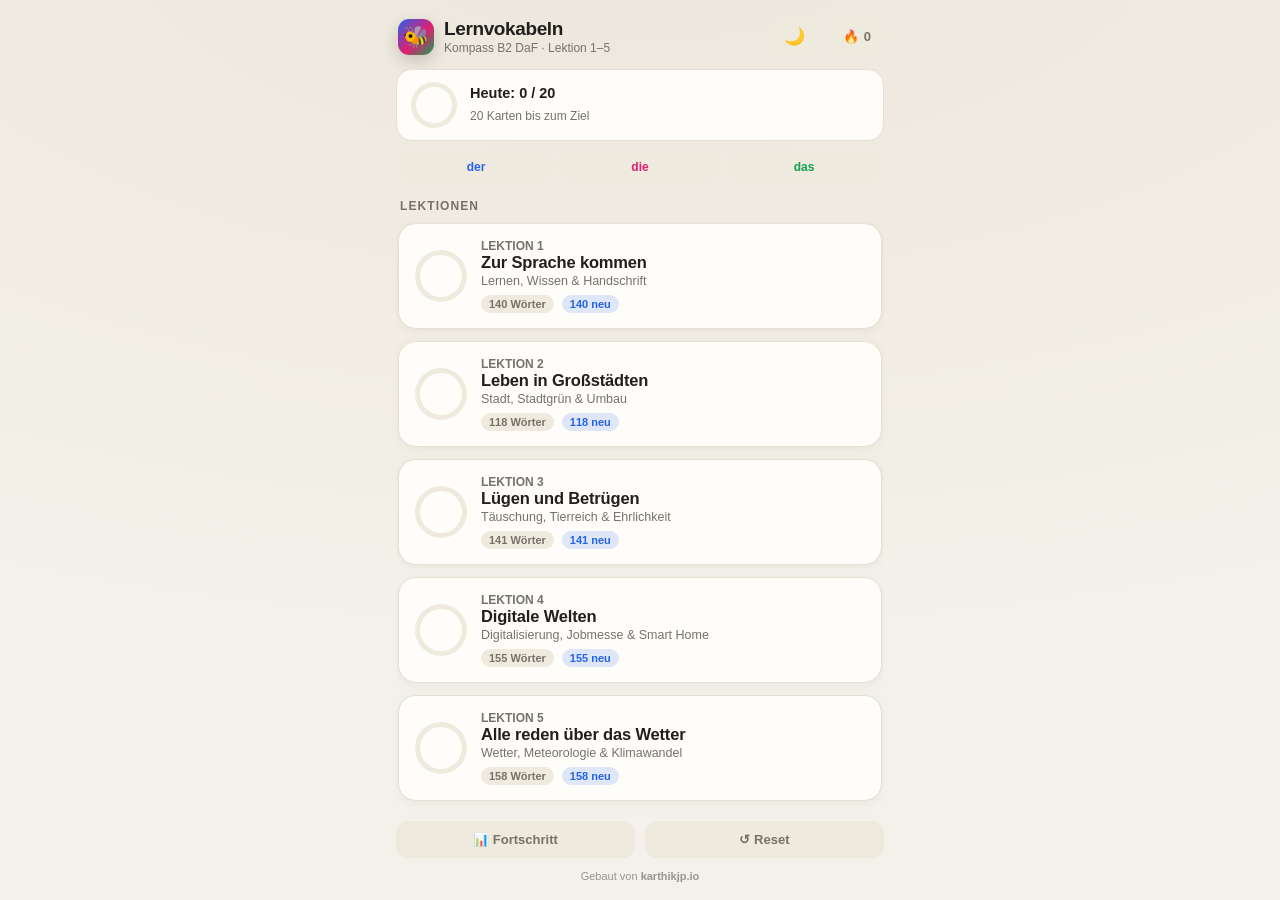
==== commit 1b10a15a: "b2: rebrand to Lernvokabeln (bee logo, subtitle, theme toggle up top, footer credit)" ====
--- a/b2/index.html
+++ b/b2/index.html
@@ -7,9 +7,9 @@
 <meta name="theme-color" content="#121319" media="(prefers-color-scheme: dark)">
 <meta name="apple-mobile-web-app-capable" content="yes">
 <meta name="apple-mobile-web-app-status-bar-style" content="black-translucent">
-<link rel="manifest" href="manifest.webmanifest?v=7">
+<link rel="manifest" href="manifest.webmanifest?v=8">
 <link rel="apple-touch-icon" href="icon-180.png">
-<title>Vokabel B2</title>
+<title>Lernvokabeln</title>
 <style>
 :root{
   --bg:#f4f1ea; --bg2:#ece7dc; --card:#fffdf9; --card2:#fbf8f1;
@@ -54,11 +54,14 @@
 /* ---------- HOME ---------- */
 #home{flex:1; min-height:0; display:flex; flex-direction:column}
 .brand{display:flex; align-items:center; gap:10px; padding:6px 2px 2px}
-.brand .logo{width:34px;height:34px;border-radius:10px;display:grid;place-items:center;font-weight:800;color:#fff;
+.brand .logo{width:36px;height:36px;border-radius:11px;display:grid;place-items:center;font-size:21px;line-height:1;
   background:linear-gradient(135deg,var(--der),var(--die) 55%,var(--das)); box-shadow:0 6px 16px rgba(var(--shadow),.18)}
 .brand h1{font-size:19px; margin:0; letter-spacing:-.02em}
 .brand .sub{font-size:12px; color:var(--muted); margin-top:1px}
-.streak{margin-left:auto; font-size:13px; font-weight:700; color:var(--muted); display:flex; align-items:center; gap:5px; cursor:pointer}
+.tbtn{margin-left:auto; width:36px;height:36px;border-radius:11px; background:var(--soft); display:grid; place-items:center; font-size:17px; line-height:1}
+.tbtn:active{transform:scale(.9)}
+.streak{margin-left:9px; font-size:13px; font-weight:700; color:var(--muted); display:flex; align-items:center; gap:5px; cursor:pointer;
+  background:var(--soft); padding:8px 11px; border-radius:11px}
 .goal{display:flex; align-items:center; gap:13px; background:var(--card); border:1px solid var(--line);
   border-radius:16px; padding:12px 14px; margin-top:12px}
 .goal .ring{width:46px;height:46px}
@@ -93,8 +96,10 @@
 .ring b{position:relative; font-size:13px; font-weight:800}
 .foot{display:flex; gap:10px; margin-top:12px}
 .foot button{flex:1; font-size:13px; font-weight:700; color:var(--muted); background:var(--soft); border-radius:12px; padding:11px}
-.version{text-align:center; font-size:11px; letter-spacing:.04em; color:var(--muted); opacity:.65; margin-top:12px; padding-bottom:4px}
-.version a{color:inherit}
+.madeby{text-align:center; font-size:11px; color:var(--muted); opacity:.72; margin-top:12px; padding-bottom:4px}
+.madeby a{color:inherit; font-weight:700; text-decoration:none}
+.madeby a:hover{text-decoration:underline}
+.verscroll{text-align:center; font-size:11px; letter-spacing:.04em; color:var(--muted); opacity:.5; padding:8px 0 2px}
 
 /* ---------- STUDY ---------- */
 #study{flex:1; display:flex; flex-direction:column; min-height:0}
@@ -291,8 +296,9 @@
   <!-- HOME -->
   <div id="home">
     <div class="brand">
-      <div class="logo">V</div>
-      <div><h1>Vokabel B2</h1><div class="sub">Kompass DaF · Lektion 1–5</div></div>
+      <div class="logo">🐝</div>
+      <div><h1>Lernvokabeln</h1><div class="sub">Kompass B2 DaF · Lektion 1–5</div></div>
+      <button class="tbtn" id="themeToggle" title="Hell / Dunkel">🌙</button>
       <div class="streak" id="streak" title="Fortschritt">🔥 <span id="streakN">0</span></div>
     </div>
 
@@ -308,10 +314,9 @@
 
     <div class="foot">
       <button id="statsBtn">📊 Fortschritt</button>
-      <button id="themeBtn">🌓 Design</button>
       <button id="resetBtn">↺ Reset</button>
     </div>
-    <div class="version">v1.3 · <a href="CHANGELOG.md">Änderungen</a></div>
+    <div class="madeby">Gebaut von <a href="https://karthikjp.io" target="_blank" rel="noopener">karthikjp.io</a></div>
   </div>
 
   <!-- STUDY -->
@@ -403,12 +408,12 @@
 </div>
 <div class="toast" id="toast"></div>
 
-<script src="emoji.js?v=7"></script>
-<script src="deck_l1.js?v=7"></script>
-<script src="deck_l2.js?v=7"></script>
-<script src="deck_l3.js?v=7"></script>
-<script src="deck_l4.js?v=7"></script>
-<script src="deck_l5.js?v=7"></script>
-<script src="app.js?v=7"></script>
+<script src="emoji.js?v=8"></script>
+<script src="deck_l1.js?v=8"></script>
+<script src="deck_l2.js?v=8"></script>
+<script src="deck_l3.js?v=8"></script>
+<script src="deck_l4.js?v=8"></script>
+<script src="deck_l5.js?v=8"></script>
+<script src="app.js?v=8"></script>
 </body>
 </html>
